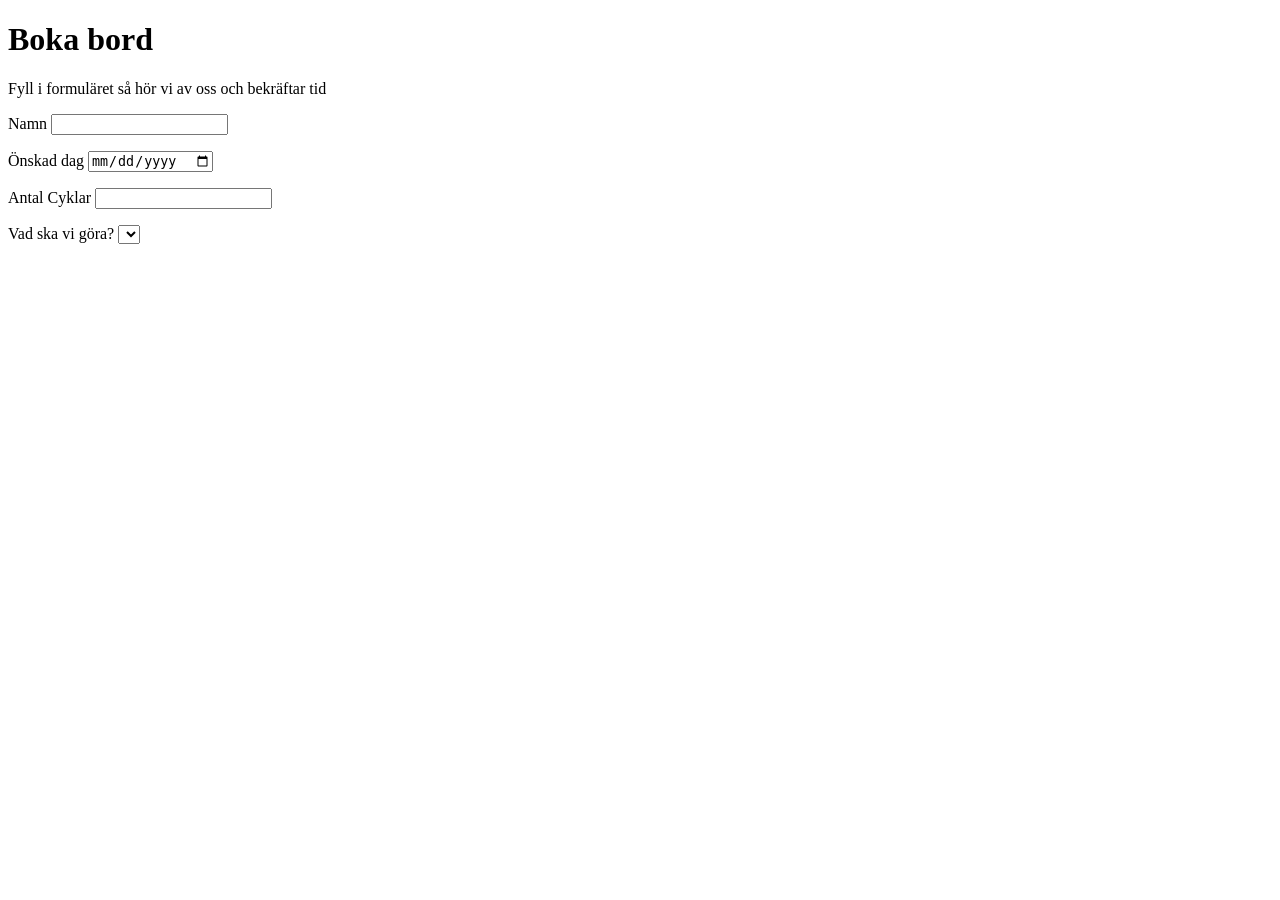
==== booking.html @ c7b252f3 "first commit" ====
<!doctype html>
<html lang="sv">
  <html>
    <head>
      <meta charset="utf-8" />
      <title>Booking</title>
    </head>
    <body>
      <header></header>
      <main>
        <h1>Boka bord</h1>
        <p>Fyll i formuläret så hör vi av oss och bekräftar tid</p>

        <form>
          <p>
            <label for="name">Namn</label>
            <input type="name" id="name" required />
          </p>
          <p>
            <label for="date">Önskad dag</label>
            <input type="date" id="date" required />
          </p>
          <p>
            <label for="count">Antal Cyklar</label>
            <input type="count" id="count" required />
          </p>
          <p>
            <label for="service">Vad ska vi göra?</label>
            <select id="service" />
            <option></option>
          </p>
          <button></button>
        </form>
        <footer></footer>
      </main>
    </body>
  </html>
</html>
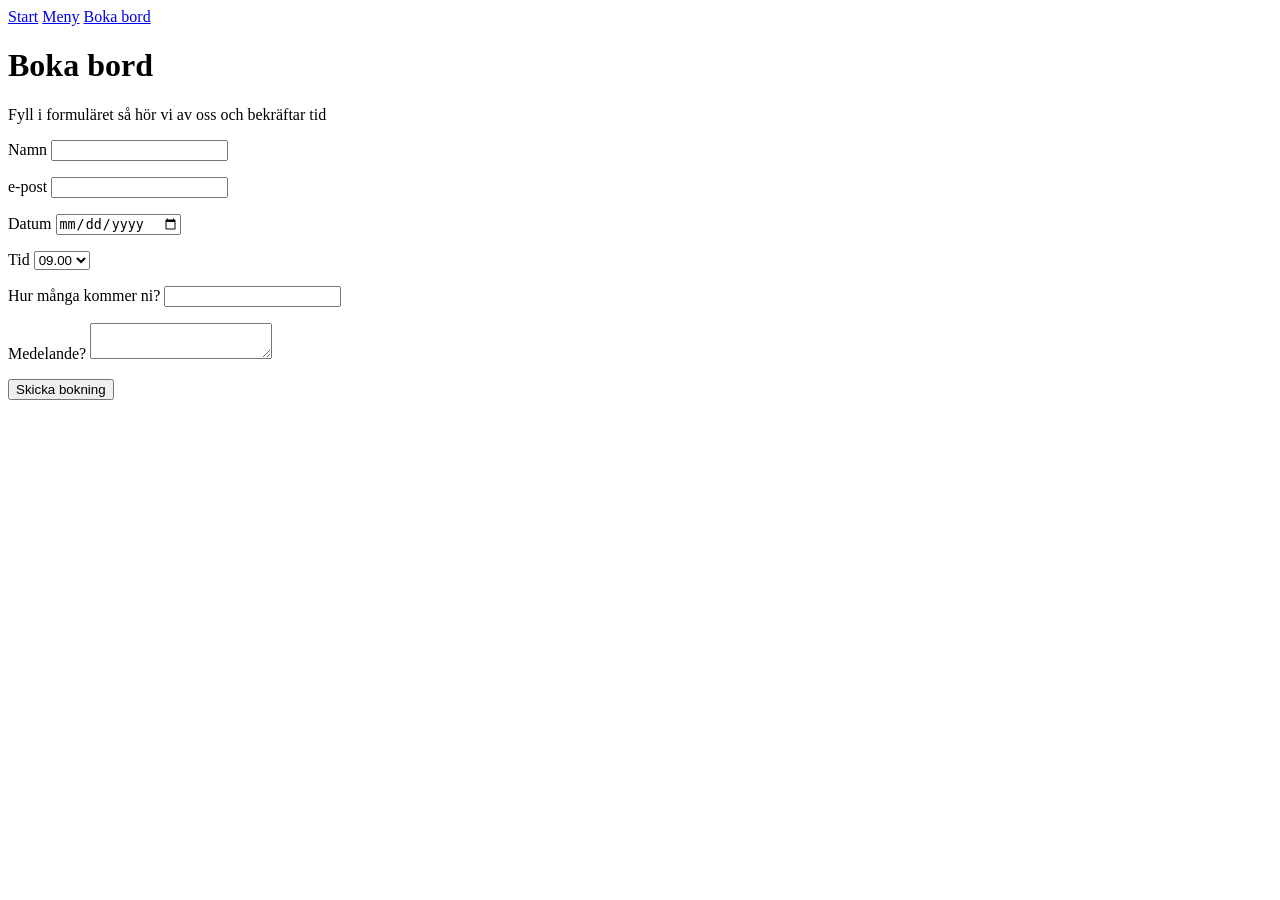
==== commit 006ae3cd: "forts bygg" ====
--- a/booking.html
+++ b/booking.html
@@ -6,7 +6,13 @@
       <title>Booking</title>
     </head>
     <body>
-      <header></header>
+      <header>
+        <nav>
+          <a href="index.html">Start</a>
+          <a href="meny.html">Meny</a>
+          <a href="booking.html">Boka bord</a>
+        </nav>
+      </header>
       <main>
         <h1>Boka bord</h1>
         <p>Fyll i formuläret så hör vi av oss och bekräftar tid</p>
@@ -17,20 +23,39 @@
             <input type="name" id="name" required />
           </p>
           <p>
-            <label for="date">Önskad dag</label>
+            <label for="email">e-post</label>
+            <input type="email" id="email" required />
+          </p>
+          <p>
+            <label for="date">Datum</label>
             <input type="date" id="date" required />
           </p>
           <p>
-            <label for="count">Antal Cyklar</label>
-            <input type="count" id="count" required />
+            <label for="service">Tid</label>
+            <select id="service">
+              <option>09.00</option>
+              <option>10.00</option>
+              <option>11.00</option>
+              <option>12.00</option>
+              <option>13.00</option>
+              <option>14.00</option>
+              <option>15.00</option>
+              <option>16.00</option>
+            </select>
           </p>
-          <p>
-            <label for="service">Vad ska vi göra?</label>
-            <select id="service" />
-            <option></option>
-          </p>
-          <button></button>
         </form>
+        <p>
+          <label for="count">Hur många kommer ni?</label>
+          <input type="number" id="count" />
+        </p>
+        <p>
+          <label for="message">Medelande?</label>
+          <textarea id="message"></textarea>
+        </p>
+        <p>
+          <button>Skicka bokning</button>
+        </p>
+
         <footer></footer>
       </main>
     </body>
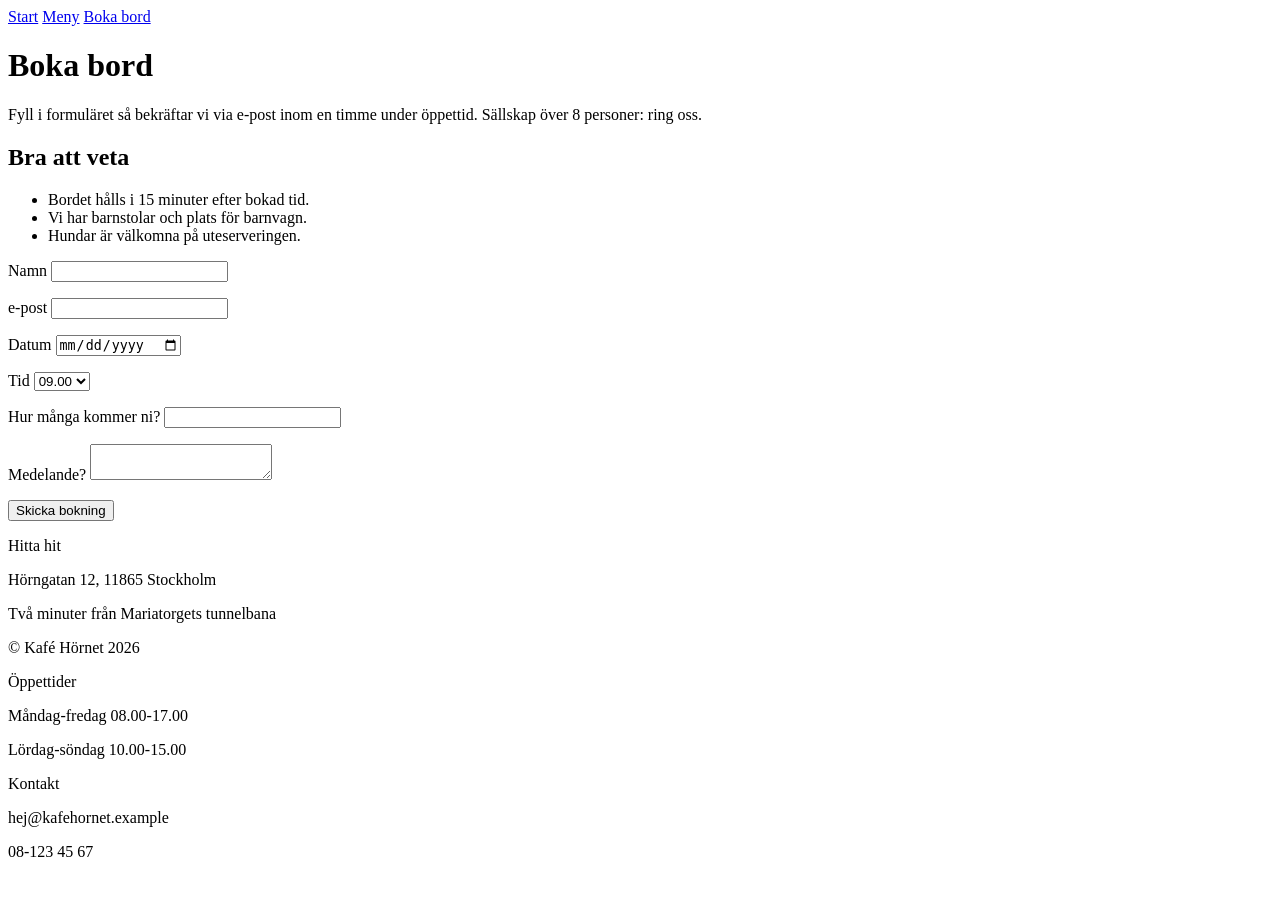
==== commit 8c7424c5: "forts bygg" ====
--- a/booking.html
+++ b/booking.html
@@ -15,7 +15,18 @@
       </header>
       <main>
         <h1>Boka bord</h1>
-        <p>Fyll i formuläret så hör vi av oss och bekräftar tid</p>
+        <p>
+          Fyll i formuläret så bekräftar vi via e-post inom en timme under
+          öppettid. Sällskap över 8 personer: ring oss.
+        </p>
+        <section>
+          <h2>Bra att veta</h2>
+          <ul>
+            <li>Bordet hålls i 15 minuter efter bokad tid.</li>
+            <li>Vi har barnstolar och plats för barnvagn.</li>
+            <li>Hundar är välkomna på uteserveringen.</li>
+          </ul>
+        </section>
 
         <form>
           <p>
@@ -56,7 +67,18 @@
           <button>Skicka bokning</button>
         </p>
 
-        <footer></footer>
+        <footer>
+          <p>Hitta hit</p>
+          <p>Hörngatan 12, 11865 Stockholm</p>
+          <p>Två minuter från Mariatorgets tunnelbana</p>
+          <p>© Kafé Hörnet 2026</p>
+          <p>Öppettider</p>
+          <p>Måndag-fredag 08.00-17.00</p>
+          <p>Lördag-söndag 10.00-15.00</p>
+          <p>Kontakt</p>
+          <p>hej@kafehornet.example</p>
+          <p>08-123 45 67</p>
+        </footer>
       </main>
     </body>
   </html>
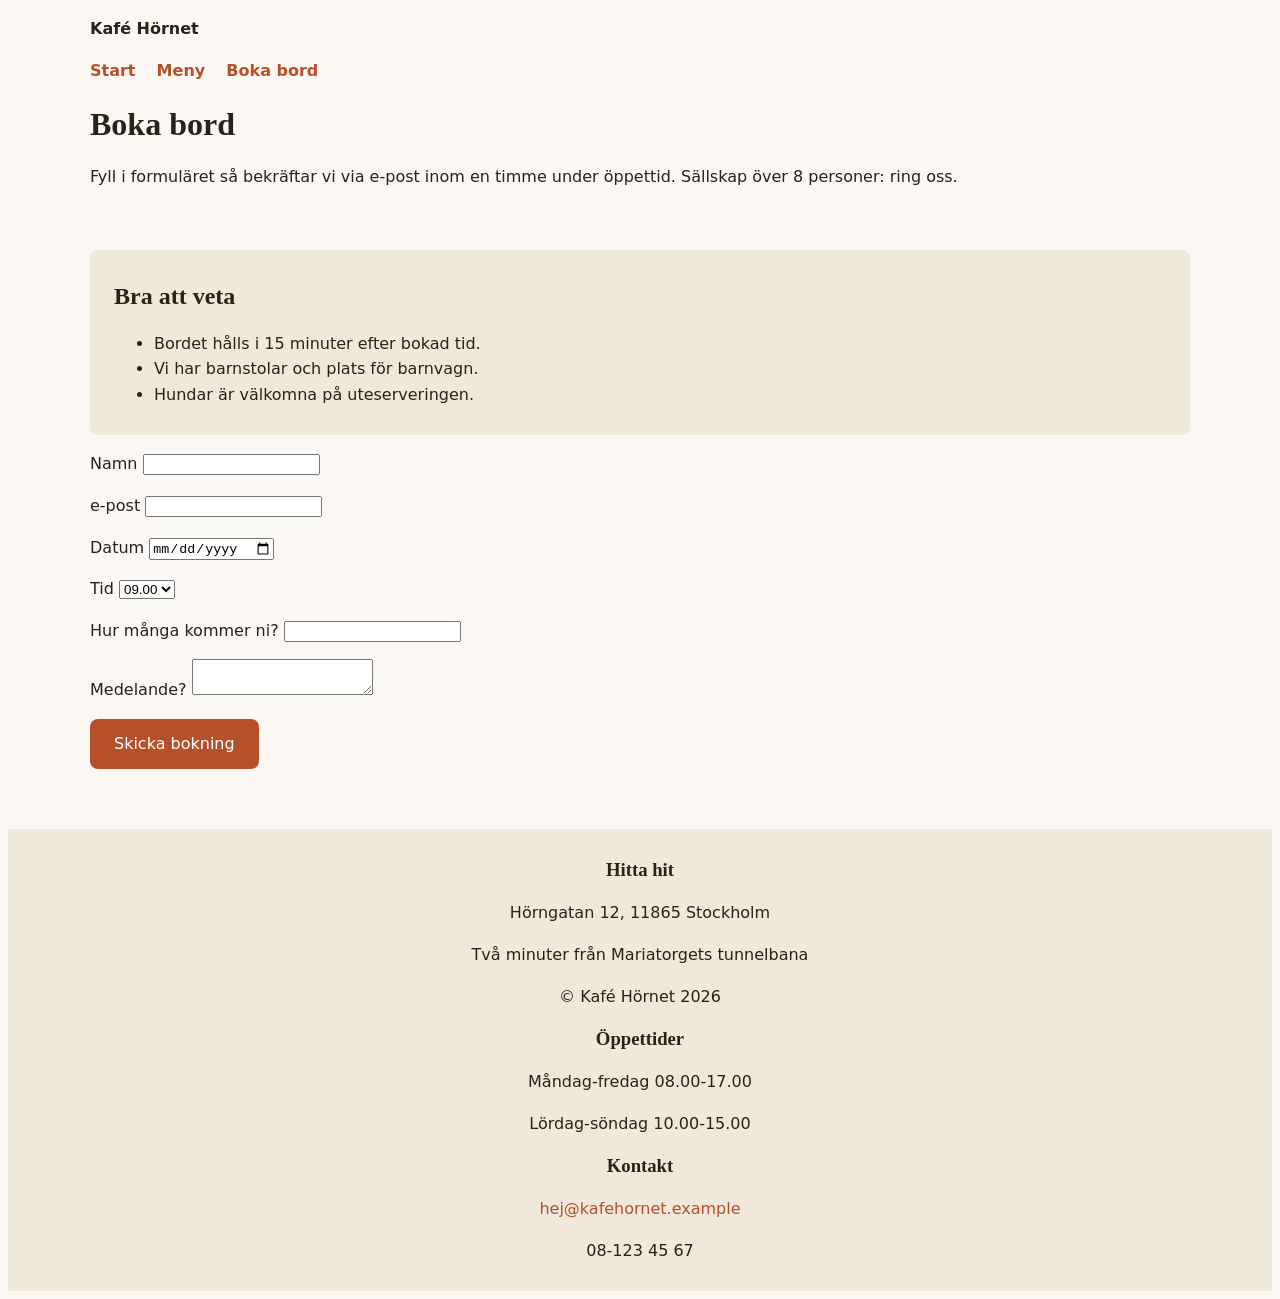
==== commit 1788b1b6: "css" ====
--- a/booking.html
+++ b/booking.html
@@ -4,9 +4,11 @@
     <head>
       <meta charset="utf-8" />
       <title>Booking</title>
+      <link rel="stylesheet" href="style.css" />
     </head>
     <body>
       <header>
+        <p><strong>Kafé Hörnet</strong></p>
         <nav>
           <a href="index.html">Start</a>
           <a href="meny.html">Meny</a>
@@ -19,7 +21,7 @@
           Fyll i formuläret så bekräftar vi via e-post inom en timme under
           öppettid. Sällskap över 8 personer: ring oss.
         </p>
-        <section>
+        <section class="beigebox">
           <h2>Bra att veta</h2>
           <ul>
             <li>Bordet hålls i 15 minuter efter bokad tid.</li>
@@ -63,23 +65,22 @@
           <label for="message">Medelande?</label>
           <textarea id="message"></textarea>
         </p>
-        <p>
-          <button>Skicka bokning</button>
+        
+           <p><a href="confirmation.html" class="button">Skicka bokning</a></p>
         </p>
-
-        <footer>
-          <p>Hitta hit</p>
-          <p>Hörngatan 12, 11865 Stockholm</p>
-          <p>Två minuter från Mariatorgets tunnelbana</p>
-          <p>© Kafé Hörnet 2026</p>
-          <p>Öppettider</p>
-          <p>Måndag-fredag 08.00-17.00</p>
-          <p>Lördag-söndag 10.00-15.00</p>
-          <p>Kontakt</p>
-          <p>hej@kafehornet.example</p>
-          <p>08-123 45 67</p>
-        </footer>
       </main>
+      <footer>
+        <h3>Hitta hit</h3>
+        <p>Hörngatan 12, 11865 Stockholm</p>
+        <p>Två minuter från Mariatorgets tunnelbana</p>
+        <p>© Kafé Hörnet 2026</p>
+        <h3>Öppettider</h3>
+        <p>Måndag-fredag 08.00-17.00</p>
+        <p>Lördag-söndag 10.00-15.00</p>
+        <h3>Kontakt</h3>
+        <p><a>hej@kafehornet.example</a></p>
+        <p>08-123 45 67</p>
+      </footer>
     </body>
   </html>
 </html>
--- a/style.css
+++ b/style.css
@@ -0,0 +1,120 @@
+/* 
+x Bakgrund #FBF7F2 (varm vit) 
+x Text #2B2118 (mörkbrun) 
+x Accent (knappar, länkar, priser) #B5502B (terrakotta)
+x Accent mörk (hover) #8F3E20 
+x Grön (etiketter, bekräftelse) #5E7F5A
+Ljus ruta #F1E8DC
+x Kort vit med 1 px ram #E6DCCF, hörnradie 12 px
+Fel #C0392B
+x Rubriker Georgia, serif 
+x Brödtext system-ui / Helvetica / Arial, 18 px, radavstånd 1,6
+x Max innehållsbredd 1100 px, centrerad, 24 px marginal i sidled
+x Knapp accentfärg, vit text, 12 px / 24 px padding, hörnradie 8 px
+Brytpunkt mobil under 700 px
+*/
+* {
+  box-sizing: border-box;
+}
+body {
+  font-family: system-ui, Helvetica, Arial, sans-serif;
+  line-height: 1.6;
+  color: #2b2118;
+  background-color: #fbf7f2;
+}
+main {
+  max-width: 1100px;
+  margin: 0 auto;
+}
+h1,
+h2,
+h3 {
+  font-family: Georgia, serif;
+  line-height: 1.2;
+}
+img {
+  width: 100%;
+  heigh: auto;
+  border-radius: 8px;
+}
+footer {
+  margin-top: 60px;
+  padding: 12px;
+  text-align: center;
+  color: #2b2118;
+  background-color: #f1e8dc;
+}
+a {
+  color: #b5502b;
+}
+nav a {
+  margin-right: 16px;
+  font-weight: bold;
+  text-decoration: none;
+}
+
+nav a:hover {
+  text-decoration: underline;
+}
+
+a.button {
+  color: white;
+}
+.beigebox {
+  margin-bottom: 12px;
+  margin-top: 60px;
+  padding: 12px 24px;
+  background-color: #f1e8dc;
+  border-radius: 8px;
+}
+
+.favoriter {
+  margin-bottom: 12px;
+  padding: 12px 24px;
+  background-color: white;
+  border: 1px solid lightgrey;
+  border-radius: 12px;
+}
+.greenbox {
+  margin-bottom: 12px;
+  padding: 12px 24px;
+  background-color: #5e7f5a;
+  border: 1px solid lightgrey;
+  border-radius: 8px;
+}
+
+header {
+  max-width: 1100px;
+  margin: 0 auto;
+}
+.button {
+  display: inline-block;
+  padding: 12px 24px;
+  font-size: 1rem;
+  font-weight: normal;
+  color: #ffffff;
+  text-decoration: none;
+  background-color: #b5502b;
+  border: 0;
+  border-radius: 8px;
+}
+.button:hover {
+  background-color: #8f3e20;
+}
+
+.button-alla {
+  display: inline-block;
+  padding: 12px 12px;
+  font-size: 1rem;
+  font-weight: normal;
+  color: black;
+  text-decoration: none;
+  background-color: white;
+  border: 1px solid lightgrey;
+  border-radius: 26px;
+}
+
+.button-alla:hover {
+  background-color: black;
+  color: white;
+}
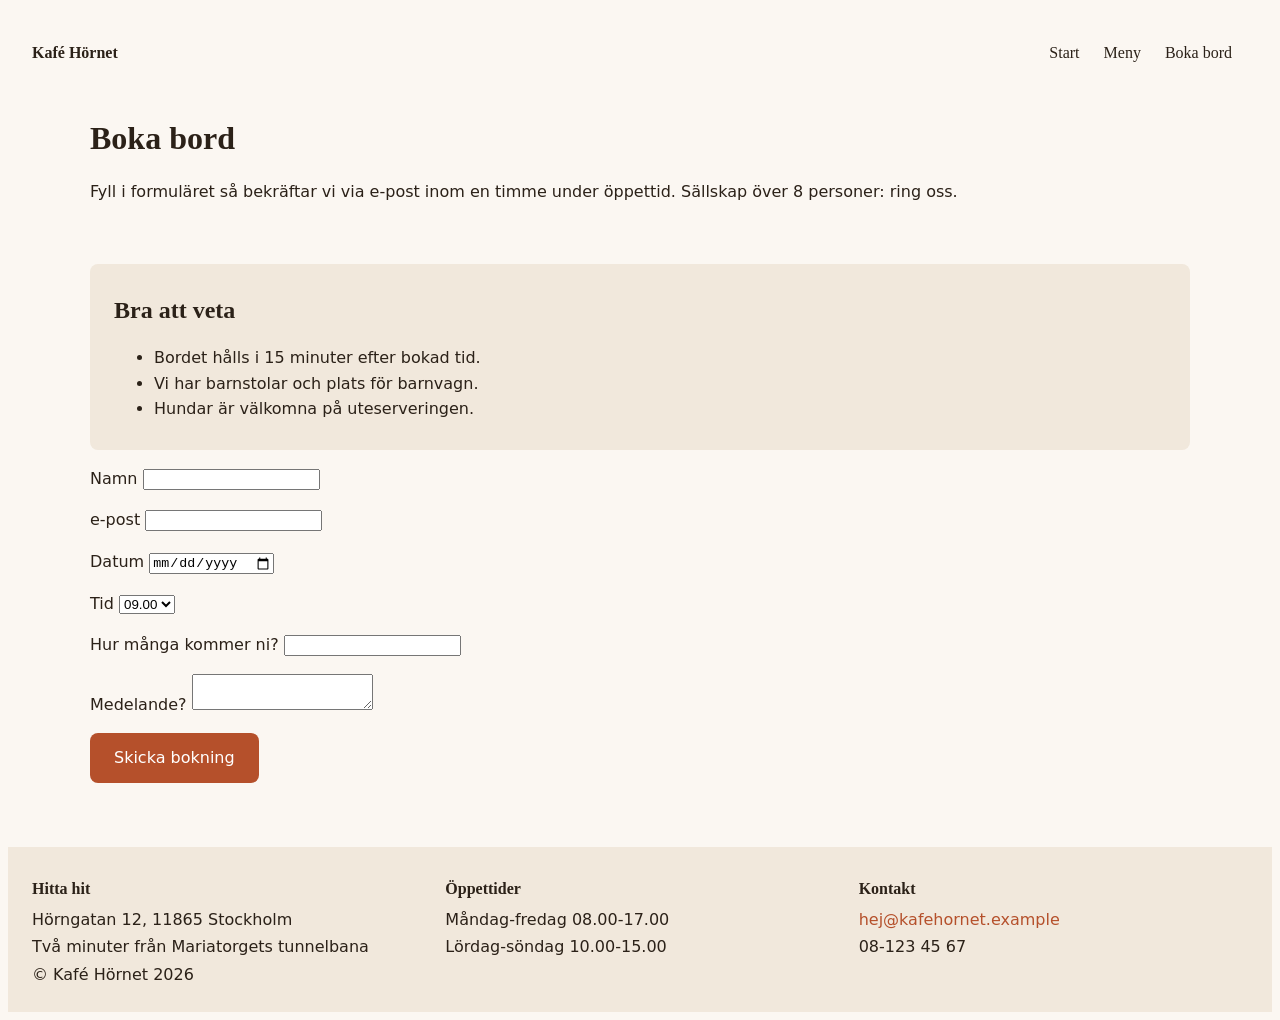
==== commit b3db6a82: "div på index sida + footer" ====
--- a/booking.html
+++ b/booking.html
@@ -70,16 +70,22 @@
         </p>
       </main>
       <footer>
+        <div>
         <h3>Hitta hit</h3>
         <p>Hörngatan 12, 11865 Stockholm</p>
         <p>Två minuter från Mariatorgets tunnelbana</p>
         <p>© Kafé Hörnet 2026</p>
+        </div>
+        <div>
         <h3>Öppettider</h3>
         <p>Måndag-fredag 08.00-17.00</p>
         <p>Lördag-söndag 10.00-15.00</p>
+        </div>
+        <div>
         <h3>Kontakt</h3>
         <p><a>hej@kafehornet.example</a></p>
         <p>08-123 45 67</p>
+        </div>
       </footer>
     </body>
   </html>
--- a/style.css
+++ b/style.css
@@ -26,35 +26,75 @@
   max-width: 1100px;
   margin: 0 auto;
 }
+
+.box-1 {
+  display: flex;
+  gap: 24px;
+}
+
+.box {
+  flex: 1;
+  padding: 16px;
+  background-color: #fbf7f2;
+  border: none;
+  border-radius: 8px;
+}
+
+.box-2 {
+  flex: 1;
+  padding: 16px;
+  background-color: #fbf7f2;
+  border: 1px solid lightgrey;
+  border-radius: 8px;
+  margin: 0px;
+}
+
+.box-2 h3 {
+  margin-bottom: 0;
+  line-height: 0;
+}
+
 h1,
 h2,
 h3 {
   font-family: Georgia, serif;
   line-height: 1.2;
 }
+
 img {
   width: 100%;
-  heigh: auto;
+  height: auto;
   border-radius: 8px;
 }
-footer {
-  margin-top: 60px;
-  padding: 12px;
-  text-align: center;
-  color: #2b2118;
-  background-color: #f1e8dc;
-}
+
 a {
   color: #b5502b;
 }
+
+nav {
+  display: flex;
+  gap: 8px;
+}
+
 nav a {
   margin-right: 16px;
-  font-weight: bold;
   text-decoration: none;
+  color: #2b2118;
 }
 
 nav a:hover {
   text-decoration: underline;
+  color: #b5502b;
+}
+
+header {
+  font-family: Georgia, serif;
+  display: flex;
+  justify-content: space-between;
+  align-items: center;
+  padding: 16px 24px;
+  color: #2b2118;
+  background-color: #fbf7f2;
 }
 
 a.button {
@@ -83,10 +123,6 @@
   border-radius: 8px;
 }
 
-header {
-  max-width: 1100px;
-  margin: 0 auto;
-}
 .button {
   display: inline-block;
   padding: 12px 24px;
@@ -118,3 +154,21 @@
   background-color: black;
   color: white;
 }
+footer {
+  margin-top: 64px;
+  font-size: 1rem;
+  line-height: 0.7;
+  display: flex;
+  gap: 24px;
+  padding: 16px 24px;
+  color: #2b2118;
+  background-color: #f1e8dc;
+}
+
+footer h3 {
+  margin-bottom: 0;
+  font-size: 1rem;
+}
+footer div {
+  flex: 1;
+}
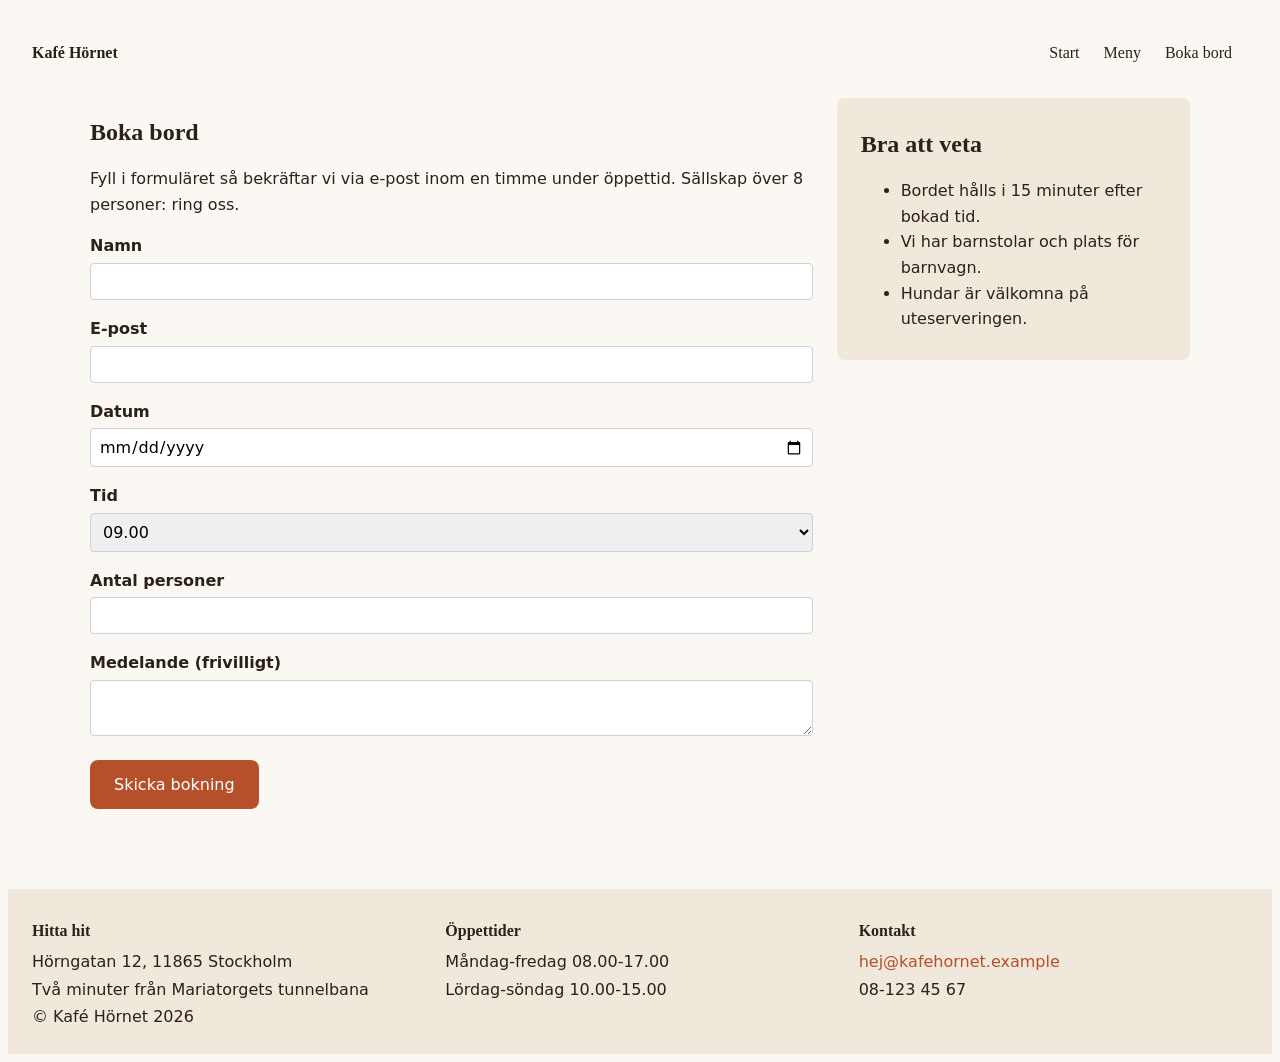
==== commit c7957bee: "div på booking, confirm" ====
--- a/booking.html
+++ b/booking.html
@@ -16,27 +16,21 @@
         </nav>
       </header>
       <main>
+        <section>
+          <div class="box-1">
+            <div class="column">
         <h1>Boka bord</h1>
         <p>
           Fyll i formuläret så bekräftar vi via e-post inom en timme under
           öppettid. Sällskap över 8 personer: ring oss.
         </p>
-        <section class="beigebox">
-          <h2>Bra att veta</h2>
-          <ul>
-            <li>Bordet hålls i 15 minuter efter bokad tid.</li>
-            <li>Vi har barnstolar och plats för barnvagn.</li>
-            <li>Hundar är välkomna på uteserveringen.</li>
-          </ul>
-        </section>
-
         <form>
           <p>
             <label for="name">Namn</label>
             <input type="name" id="name" required />
           </p>
           <p>
-            <label for="email">e-post</label>
+            <label for="email">E-post</label>
             <input type="email" id="email" required />
           </p>
           <p>
@@ -58,16 +52,27 @@
           </p>
         </form>
         <p>
-          <label for="count">Hur många kommer ni?</label>
+          <label for="count">Antal personer</label>
           <input type="number" id="count" />
         </p>
         <p>
-          <label for="message">Medelande?</label>
+          <label for="message">Medelande (frivilligt)</label>
           <textarea id="message"></textarea>
         </p>
         
            <p><a href="confirmation.html" class="button">Skicka bokning</a></p>
         </p>
+        </div>
+         <section class="beigebox">
+          <h2>Bra att veta</h2>
+          <ul>
+            <li>Bordet hålls i 15 minuter efter bokad tid.</li>
+            <li>Vi har barnstolar och plats för barnvagn.</li>
+            <li>Hundar är välkomna på uteserveringen.</li>
+          </ul>
+          </div>
+        </section>
+        </section>
       </main>
       <footer>
         <div>
--- a/style.css
+++ b/style.css
@@ -30,8 +30,12 @@
 .box-1 {
   display: flex;
   gap: 24px;
+  align-items: flex-start;
+  margin-bottom: 60px;
 }
 
+.column {
+}
 .box {
   flex: 1;
   padding: 16px;
@@ -102,7 +106,6 @@
 }
 .beigebox {
   margin-bottom: 12px;
-  margin-top: 60px;
   padding: 12px 24px;
   background-color: #f1e8dc;
   border-radius: 8px;
@@ -118,7 +121,7 @@
 .greenbox {
   margin-bottom: 12px;
   padding: 12px 24px;
-  background-color: #5e7f5a;
+  background-color: #a0c69b;
   border: 1px solid lightgrey;
   border-radius: 8px;
 }
@@ -172,3 +175,20 @@
 footer div {
   flex: 1;
 }
+
+label {
+  display: block;
+  margin-bottom: 4px;
+  font-weight: bold;
+}
+
+input,
+select,
+textarea {
+  width: 100%;
+  padding: 8px;
+  font-family: system-ui, Helvetica, Arial, sans-serif;
+  font-size: 1rem;
+  border: 1px solid #c9d1da;
+  border-radius: 4px;
+}
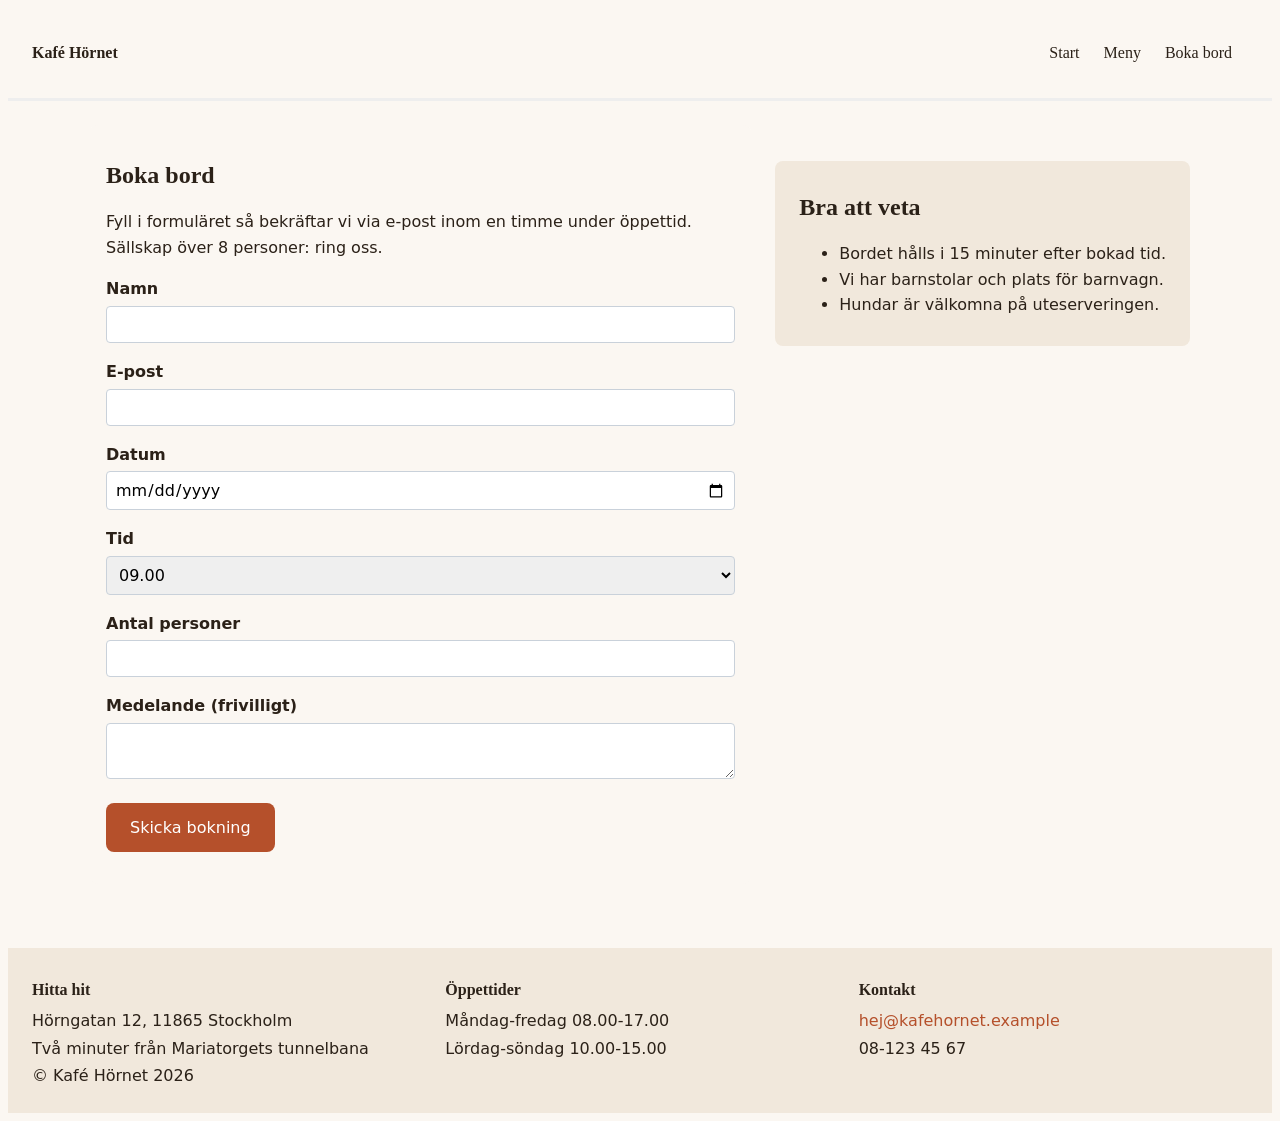
==== commit 5c8f73bd: "div på meny" ====
--- a/booking.html
+++ b/booking.html
@@ -18,7 +18,7 @@
       <main>
         <section>
           <div class="box-1">
-            <div class="column">
+            <div class="box">
         <h1>Boka bord</h1>
         <p>
           Fyll i formuläret så bekräftar vi via e-post inom en timme under
@@ -59,11 +59,10 @@
           <label for="message">Medelande (frivilligt)</label>
           <textarea id="message"></textarea>
         </p>
-        
            <p><a href="confirmation.html" class="button">Skicka bokning</a></p>
         </p>
         </div>
-         <section class="beigebox">
+         <section class="beigebox-booking">
           <h2>Bra att veta</h2>
           <ul>
             <li>Bordet hålls i 15 minuter efter bokad tid.</li>
@@ -71,7 +70,6 @@
             <li>Hundar är välkomna på uteserveringen.</li>
           </ul>
           </div>
-        </section>
         </section>
       </main>
       <footer>
--- a/style.css
+++ b/style.css
@@ -33,9 +33,28 @@
   align-items: flex-start;
   margin-bottom: 60px;
 }
+.box-meny {
+  display: flex;
+  padding: 16px;
+  gap: 0px;
+  align-items: flex-start;
+  flex-direction: column;
+}
+
+.box-meny-row {
+  display: flex;
+  padding: 16px;
+  gap: 0px;
+  align-items: flex-start;
+}
 
 .column {
-}
+  flex: 1;
+  padding: 0px;
+  background-color: #fbf7f2;
+  border-bottom: inset;
+}
+
 .box {
   flex: 1;
   padding: 16px;
@@ -99,6 +118,8 @@
   padding: 16px 24px;
   color: #2b2118;
   background-color: #fbf7f2;
+  border-bottom: inset;
+  margin-bottom: 24px;
 }
 
 a.button {
@@ -106,6 +127,14 @@
 }
 .beigebox {
   margin-bottom: 12px;
+  padding: 12px 24px;
+  background-color: #f1e8dc;
+  border-radius: 8px;
+}
+
+.beigebox-booking {
+  margin-bottom: 12px;
+  margin-top: 36px;
   padding: 12px 24px;
   background-color: #f1e8dc;
   border-radius: 8px;
